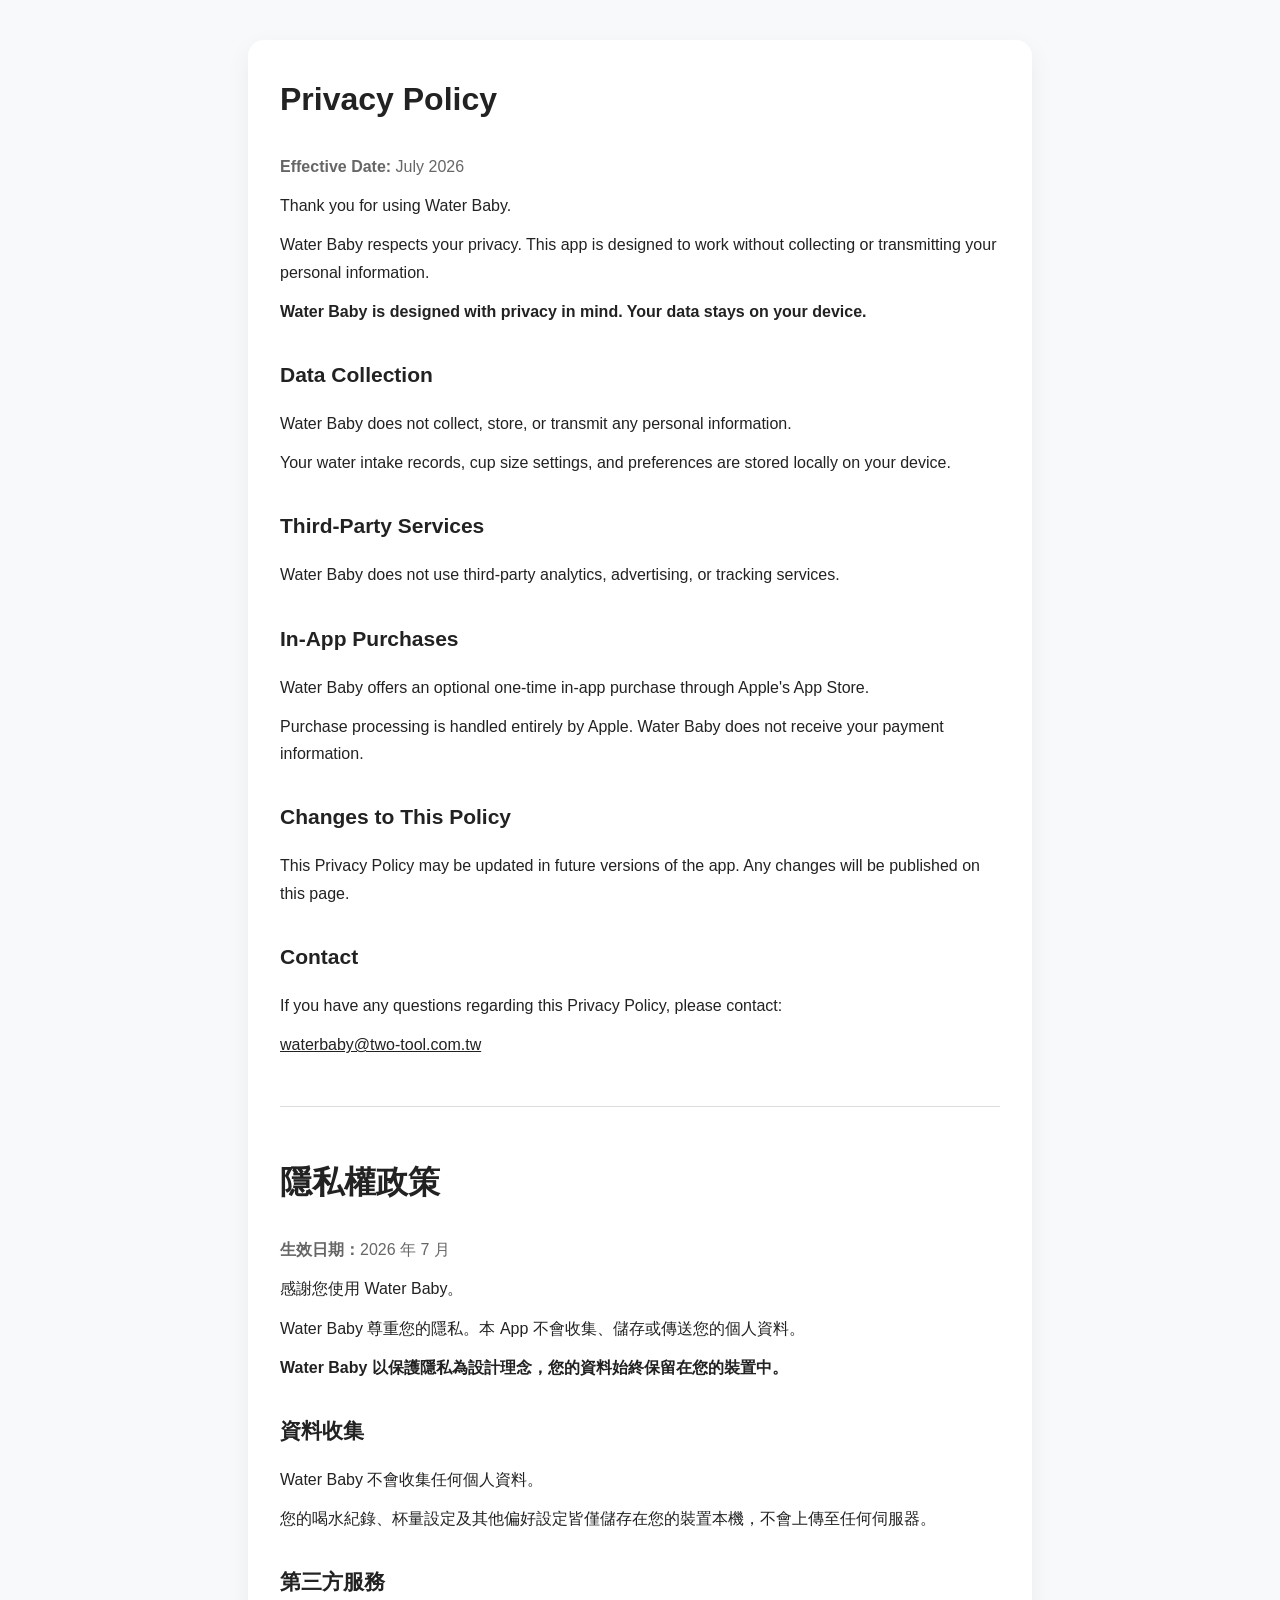
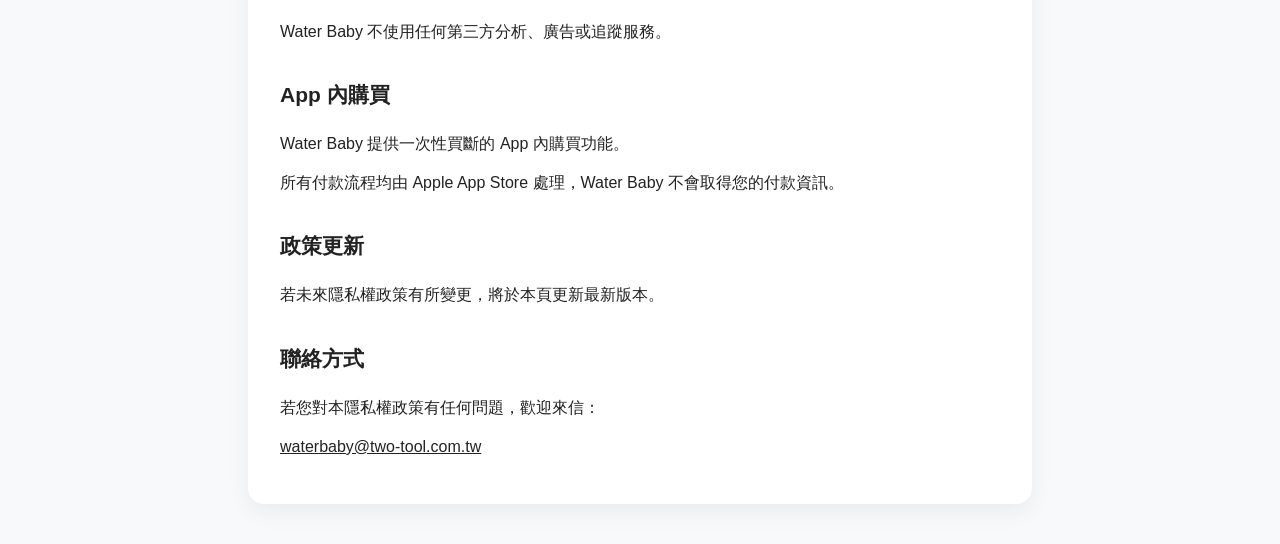
==== privacy.html @ f0376f5a "pages updated" ====
<!doctype html>
<html lang="en">
  <head>
    <meta charset="UTF-8" />
    <meta name="viewport" content="width=device-width, initial-scale=1.0" />

    <title>Privacy Policy - Water Baby</title>

    <link rel="stylesheet" href="styles.css" />
  </head>

  <body>
    <main>
      <section lang="en">
        <h1>Privacy Policy</h1>

        <p class="effective-date"><strong>Effective Date:</strong> July 2026</p>

        <p>Thank you for using Water Baby.</p>

        <p>
          Water Baby respects your privacy. This app is designed to work without
          collecting or transmitting your personal information.
        </p>

        <p>
          <strong>
            Water Baby is designed with privacy in mind. Your data stays on your
            device.
          </strong>
        </p>

        <h2>Data Collection</h2>

        <p>
          Water Baby does not collect, store, or transmit any personal
          information.
        </p>

        <p>
          Your water intake records, cup size settings, and preferences are
          stored locally on your device.
        </p>

        <h2>Third-Party Services</h2>

        <p>
          Water Baby does not use third-party analytics, advertising, or
          tracking services.
        </p>

        <h2>In-App Purchases</h2>

        <p>
          Water Baby offers an optional one-time in-app purchase through Apple's
          App Store.
        </p>

        <p>
          Purchase processing is handled entirely by Apple. Water Baby does not
          receive your payment information.
        </p>

        <h2>Changes to This Policy</h2>

        <p>
          This Privacy Policy may be updated in future versions of the app. Any
          changes will be published on this page.
        </p>

        <h2>Contact</h2>

        <p>
          If you have any questions regarding this Privacy Policy, please
          contact:
        </p>

        <p>
          <a href="mailto:waterbaby@two-tool.com.tw"
            >waterbaby@two-tool.com.tw</a
          >
        </p>
      </section>

      <hr class="language-divider" />

      <section lang="zh-Hant">
        <h1>隱私權政策</h1>

        <p class="effective-date"><strong>生效日期：</strong>2026 年 7 月</p>

        <p>感謝您使用 Water Baby。</p>

        <p>
          Water Baby 尊重您的隱私。本 App 不會收集、儲存或傳送您的個人資料。
        </p>

        <p>
          <strong>
            Water Baby 以保護隱私為設計理念，您的資料始終保留在您的裝置中。
          </strong>
        </p>

        <h2>資料收集</h2>

        <p>Water Baby 不會收集任何個人資料。</p>

        <p>
          您的喝水紀錄、杯量設定及其他偏好設定皆僅儲存在您的裝置本機，不會上傳至任何伺服器。
        </p>

        <h2>第三方服務</h2>

        <p>Water Baby 不使用任何第三方分析、廣告或追蹤服務。</p>

        <h2>App 內購買</h2>

        <p>Water Baby 提供一次性買斷的 App 內購買功能。</p>

        <p>
          所有付款流程均由 Apple App Store 處理，Water Baby
          不會取得您的付款資訊。
        </p>

        <h2>政策更新</h2>

        <p>若未來隱私權政策有所變更，將於本頁更新最新版本。</p>

        <h2>聯絡方式</h2>

        <p>若您對本隱私權政策有任何問題，歡迎來信：</p>

        <p>
          <a href="mailto:waterbaby@two-tool.com.tw"
            >waterbaby@two-tool.com.tw</a
          >
        </p>
      </section>
    </main>
  </body>
</html>
---- styles.css ----
body {
  margin: 0;
  padding: 40px 20px;
  font-family: -apple-system, BlinkMacSystemFont, "Segoe UI", sans-serif;
  line-height: 1.7;
  color: #222;
  background: #f7f9fb;
}

main {
  max-width: 720px;
  margin: 0 auto;
  padding: 32px;
  background: #fff;
  border-radius: 16px;
  box-shadow: 0 8px 24px rgba(0, 0, 0, 0.06);
}

h1 {
  margin-top: 0;
  font-size: 32px;
}

h2 {
  margin-top: 32px;
  font-size: 21px;
}

p {
  margin: 12px 0;
}

.effective-date {
  color: #666;
}

.language-divider {
  margin: 48px 0;
  border: 0;
  border-top: 1px solid #ddd;
}

a {
  color: inherit;
}

@media (max-width: 600px) {
  body {
    padding: 16px;
  }

  main {
    padding: 24px;
    border-radius: 12px;
  }

  h1 {
    font-size: 28px;
  }
}
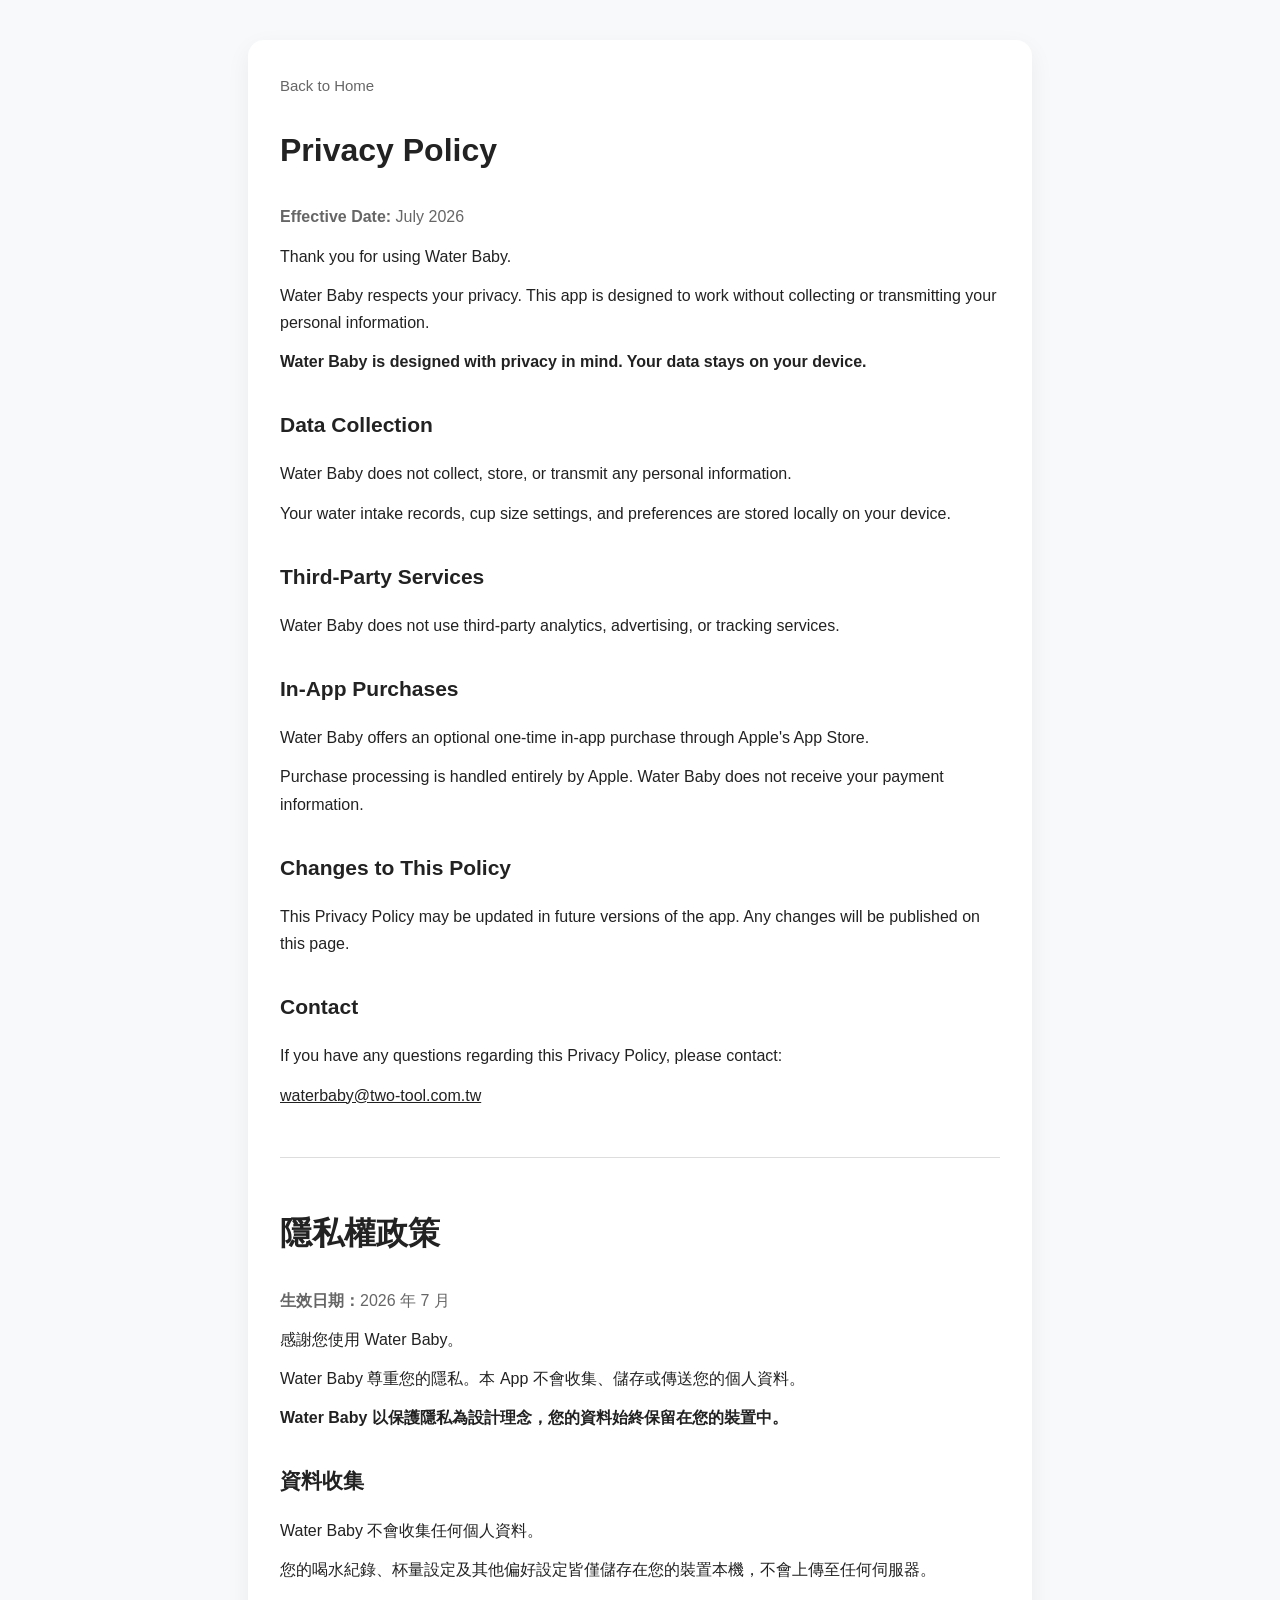
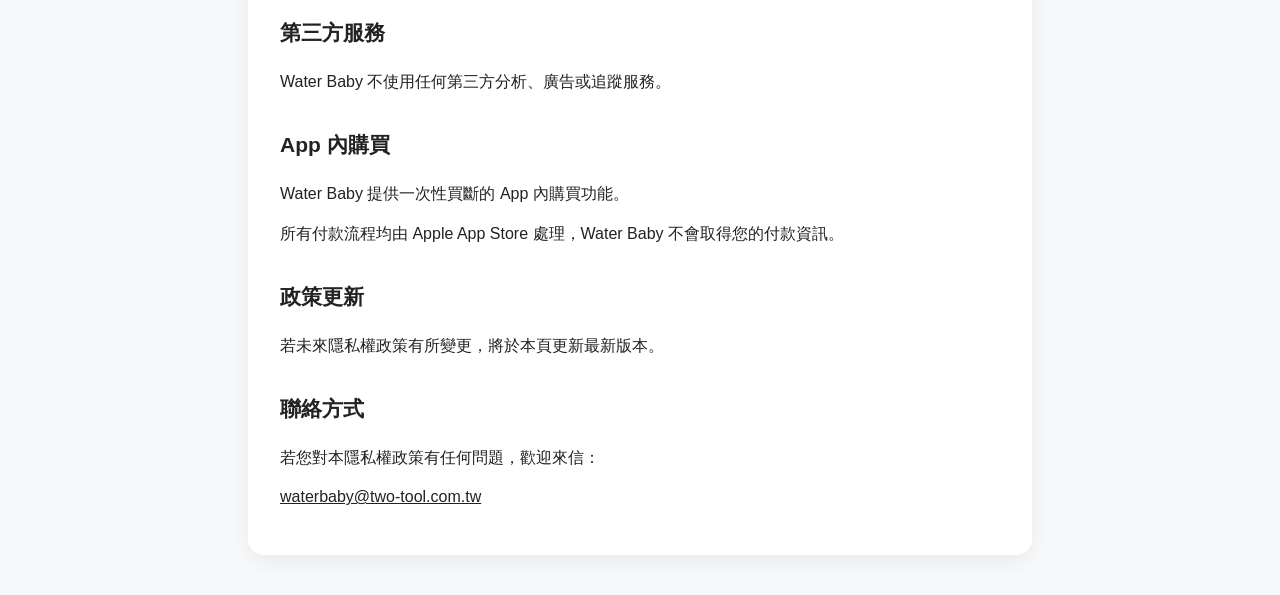
==== commit e4c3a4da: "back to home link added" ====
--- a/privacy.html
+++ b/privacy.html
@@ -11,6 +11,8 @@
 
   <body>
     <main>
+      <a class="home-link" href="index.html">Back to Home</a>
+
       <section lang="en">
         <h1>Privacy Policy</h1>
 
--- a/styles.css
+++ b/styles.css
@@ -40,6 +40,18 @@
   border-top: 1px solid #ddd;
 }
 
+.home-link {
+  display: inline-block;
+  margin-bottom: 24px;
+  color: #666;
+  font-size: 15px;
+  text-decoration: none;
+}
+
+.home-link:hover {
+  text-decoration: underline;
+}
+
 a {
   color: inherit;
 }
